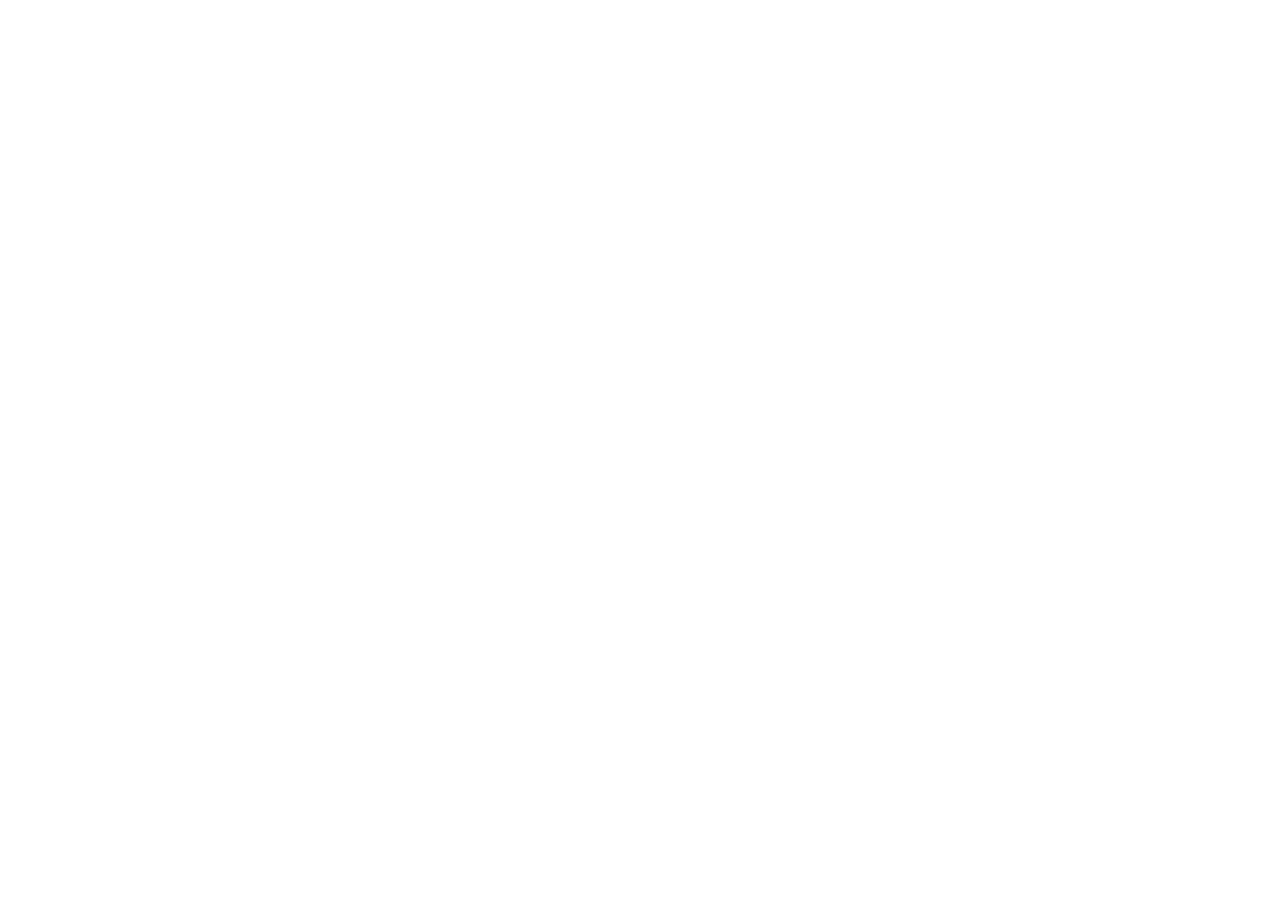
==== about/about.html @ a4429f0d "Structure" ====
<!DOCTYPE html>
<html lang="en">
<head>
    <meta charset="UTF-8">
    <meta name="viewport" content="width=device-width, initial-scale=1.0">
    <title>About</title>
    <link rel="stylesheet" href="css/about.css">
</head>
<body>
    
</body>
</html>
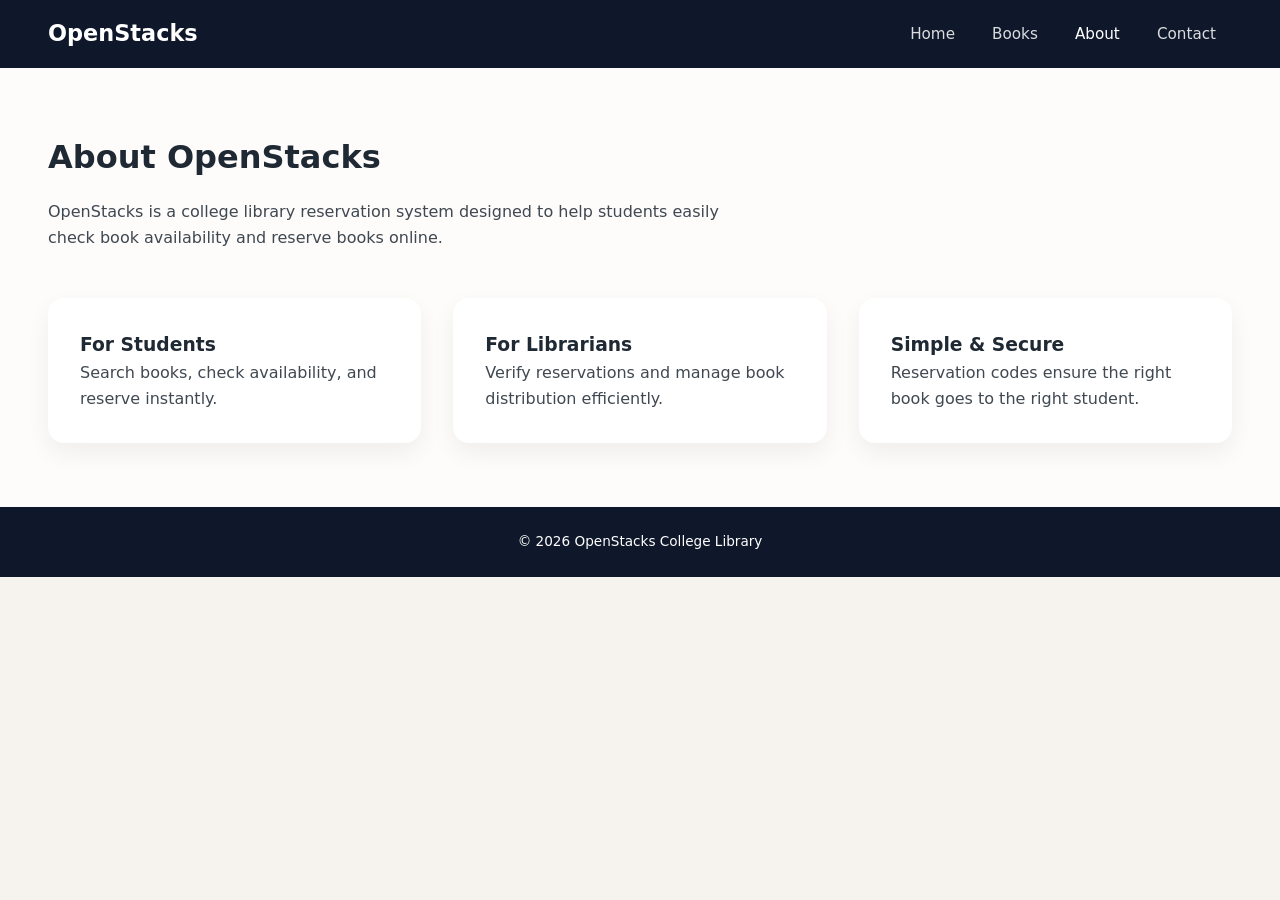
==== commit f4aecc4f: "Basic Layout" ====
--- a/about/about.html
+++ b/about/about.html
@@ -4,9 +4,46 @@
     <meta charset="UTF-8">
     <meta name="viewport" content="width=device-width, initial-scale=1.0">
     <title>About</title>
-    <link rel="stylesheet" href="css/about.css">
+  <link rel="stylesheet" href="../style.css">
+  <link rel="stylesheet" href="about.css">
 </head>
 <body>
+    <header class="navbar">
+  <div class="logo">OpenStacks</div>
+  <nav>
+    <a href="../index.html">Home</a>
+    <a href="../books/books.html">Books</a>
+    <a href="about.html" class="active">About</a>
+    <a href="../contact/contact.html">Contact</a>
+  </nav>
+</header>
+
+<section class="about">
+  <h1>About OpenStacks</h1>
+  <p>
+    OpenStacks is a college library reservation system designed to help students
+    easily check book availability and reserve books online.
+  </p>
+
+  <div class="about-grid">
+    <div class="about-card">
+      <h3>For Students</h3>
+      <p>Search books, check availability, and reserve instantly.</p>
+    </div>
+    <div class="about-card">
+      <h3>For Librarians</h3>
+      <p>Verify reservations and manage book distribution efficiently.</p>
+    </div>
+    <div class="about-card">
+      <h3>Simple & Secure</h3>
+      <p>Reservation codes ensure the right book goes to the right student.</p>
+    </div>
+  </div>
+</section>
+
+<footer class="footer">
+  <p>© 2026 OpenStacks College Library</p>
+</footer>
     
 </body>
 </html>
--- a/style.css
+++ b/style.css
@@ -0,0 +1,233 @@
+/* Reset */
+* {
+  margin: 0;
+  padding: 0;
+  box-sizing: border-box;
+}
+
+body {
+  font-family: 'Inter', system-ui, -apple-system, BlinkMacSystemFont, sans-serif;
+  background-color: #f6f3ef;
+  color: #1f2933;
+  line-height: 1.6;
+}
+
+a {
+  text-decoration: none;
+  color: inherit;
+}
+
+/* Navbar */
+.navbar {
+  background: #0f172a;
+  color: #fff;
+  padding: 1rem 3rem;
+  display: flex;
+  align-items: center;
+  justify-content: space-between;
+}
+
+.logo {
+  font-size: 1.4rem;
+  font-weight: 700;
+}
+
+.navbar nav a {
+  margin: 0 1rem;
+  font-size: 0.95rem;
+  opacity: 0.85;
+}
+
+.navbar nav a.active,
+.navbar nav a:hover {
+  opacity: 1;
+}
+
+.auth .btn {
+  margin-left: 0.75rem;
+}
+
+/* Buttons */
+.btn {
+  border-radius: 999px;
+  padding: 0.45rem 1.2rem;
+  border: none;
+  font-size: 0.85rem;
+  cursor: pointer;
+}
+
+.btn.primary {
+  background: #e63946;
+  color: #fff;
+}
+
+.btn.ghost {
+  background: transparent;
+  border: 1px solid rgba(255, 255, 255, 0.4);
+  color: #fff;
+}
+
+.btn.small {
+  padding: 0.4rem 1rem;
+  font-size: 0.8rem;
+}
+
+/* Hero */
+.hero {
+  background: #0f172a;
+  color: #fff;
+  padding: 4rem 3rem;
+  display: grid;
+  grid-template-columns: 1.1fr 0.9fr;
+  gap: 3rem;
+  align-items: center;
+}
+
+.hero-text h1 {
+  font-size: 2.8rem;
+  font-weight: 700;
+  margin-bottom: 1rem;
+}
+
+.hero-text p {
+  opacity: 0.85;
+  max-width: 500px;
+}
+
+.hero-actions {
+  margin-top: 2rem;
+}
+
+.hero-actions .btn {
+  margin-right: 1rem;
+}
+
+.hero-image img {
+  width: 100%;
+  border-radius: 16px;
+  object-fit: cover;
+}
+
+/* Categories */
+.categories {
+  padding: 4rem 3rem;
+  background: #fdfcfb;
+}
+
+.categories h2 {
+  font-size: 1.6rem;
+  margin-bottom: 2rem;
+}
+
+.category-grid {
+  display: grid;
+  grid-template-columns: repeat(auto-fit, minmax(180px, 1fr));
+  gap: 1.2rem;
+}
+
+.category-card {
+  background: #fff;
+  border-radius: 14px;
+  padding: 1.5rem;
+  text-align: center;
+  font-weight: 500;
+  box-shadow: 0 8px 20px rgba(0, 0, 0, 0.05);
+}
+
+/* Featured Books */
+.featured {
+  padding: 4rem 3rem;
+}
+
+.featured h2 {
+  font-size: 1.6rem;
+  margin-bottom: 2rem;
+}
+
+.book-grid {
+  display: grid;
+  grid-template-columns: repeat(auto-fit, minmax(200px, 1fr));
+  gap: 2rem;
+}
+
+.book-card {
+  background: #fff;
+  border-radius: 16px;
+  overflow: hidden;
+  box-shadow: 0 12px 30px rgba(0, 0, 0, 0.06);
+  padding-bottom: 1rem;
+}
+
+.book-card img {
+  width: 100%;
+  height: 260px;
+  object-fit: cover;
+}
+
+.book-card h3 {
+  font-size: 1rem;
+  margin: 0.8rem 1rem 0.4rem;
+}
+
+.book-card p {
+  font-size: 0.85rem;
+  margin: 0 1rem 0.8rem;
+}
+
+.available {
+  color: #16a34a;
+  font-weight: 600;
+}
+
+.unavailable {
+  color: #dc2626;
+  font-weight: 600;
+}
+
+.book-card .btn {
+  margin-left: 1rem;
+}
+
+/* How it works */
+.how {
+  background: #fdfcfb;
+  padding: 4rem 3rem;
+}
+
+.how h2 {
+  font-size: 1.6rem;
+  margin-bottom: 2rem;
+}
+
+.steps {
+  display: grid;
+  grid-template-columns: repeat(auto-fit, minmax(200px, 1fr));
+  gap: 2rem;
+}
+
+.step {
+  background: #fff;
+  padding: 2rem;
+  border-radius: 14px;
+  text-align: center;
+}
+
+.step span {
+  display: inline-block;
+  background: #0f172a;
+  color: #fff;
+  width: 36px;
+  height: 36px;
+  border-radius: 50%;
+  line-height: 36px;
+  margin-bottom: 1rem;
+}
+
+/* Footer */
+.footer {
+  background: #0f172a;
+  color: #fff;
+  text-align: center;
+  padding: 1.5rem;
+  font-size: 0.85rem;
+}
--- a/about/about.css
+++ b/about/about.css
@@ -0,0 +1,28 @@
+.about {
+  padding: 4rem 3rem;
+  background: #fdfcfb;
+}
+
+.about h1 {
+  font-size: 2rem;
+  margin-bottom: 1rem;
+}
+
+.about p {
+  max-width: 700px;
+  opacity: 0.85;
+}
+
+.about-grid {
+  margin-top: 3rem;
+  display: grid;
+  grid-template-columns: repeat(auto-fit, minmax(220px, 1fr));
+  gap: 2rem;
+}
+
+.about-card {
+  background: #fff;
+  padding: 2rem;
+  border-radius: 16px;
+  box-shadow: 0 10px 25px rgba(0,0,0,0.06);
+}
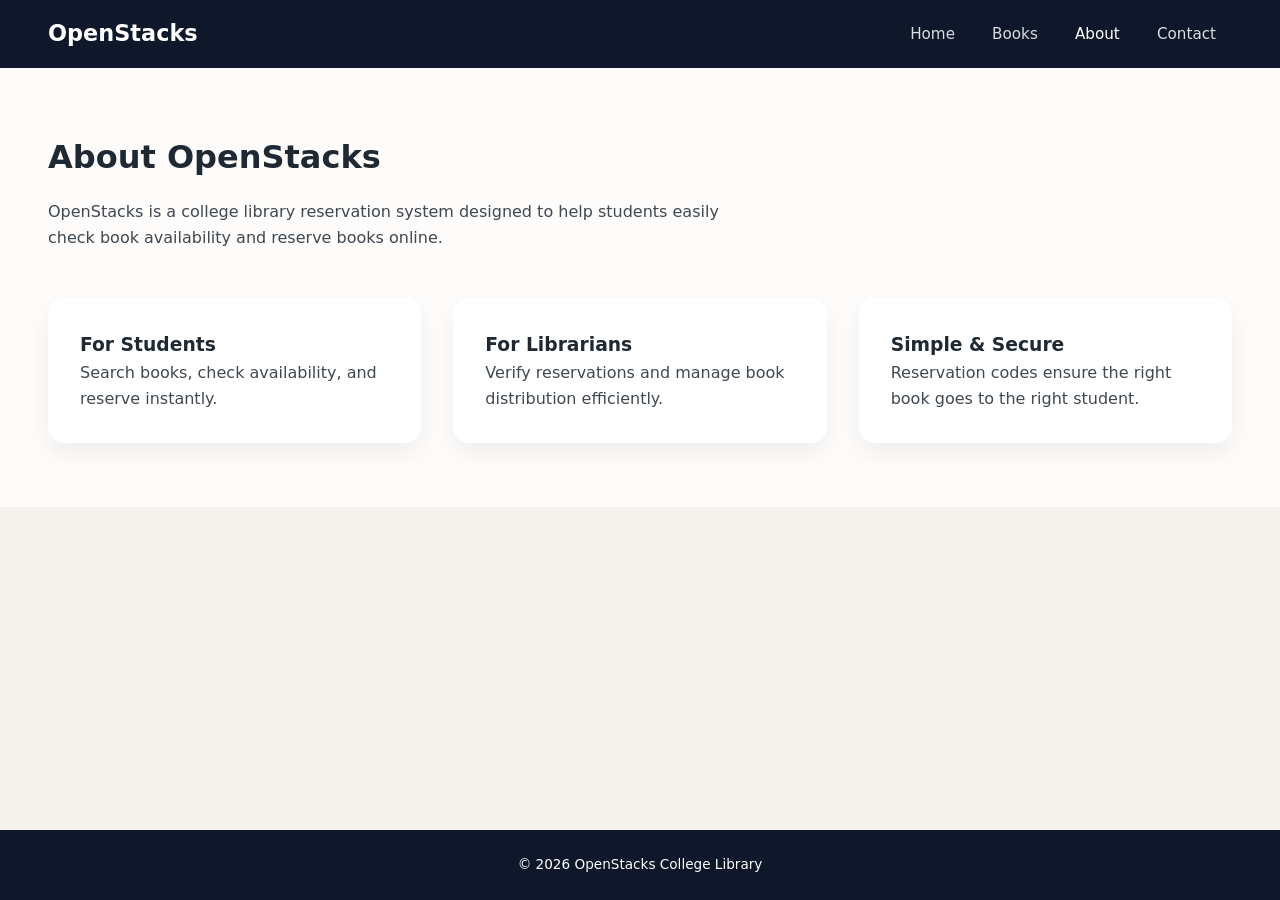
==== commit f9de5109: "Basic Routing done" ====
--- a/about/about.html
+++ b/about/about.html
@@ -17,33 +17,34 @@
     <a href="../contact/contact.html">Contact</a>
   </nav>
 </header>
+<main class="page-content">
+  <section class="about">
+    <h1>About OpenStacks</h1>
+    <p>
+      OpenStacks is a college library reservation system designed to help students
+      easily check book availability and reserve books online.
+    </p>
 
-<section class="about">
-  <h1>About OpenStacks</h1>
-  <p>
-    OpenStacks is a college library reservation system designed to help students
-    easily check book availability and reserve books online.
-  </p>
-
-  <div class="about-grid">
-    <div class="about-card">
-      <h3>For Students</h3>
-      <p>Search books, check availability, and reserve instantly.</p>
+    <div class="about-grid">
+      <div class="about-card">
+        <h3>For Students</h3>
+        <p>Search books, check availability, and reserve instantly.</p>
+      </div>
+      <div class="about-card">
+        <h3>For Librarians</h3>
+        <p>Verify reservations and manage book distribution efficiently.</p>
+      </div>
+      <div class="about-card">
+        <h3>Simple & Secure</h3>
+        <p>Reservation codes ensure the right book goes to the right student.</p>
+      </div>
     </div>
-    <div class="about-card">
-      <h3>For Librarians</h3>
-      <p>Verify reservations and manage book distribution efficiently.</p>
-    </div>
-    <div class="about-card">
-      <h3>Simple & Secure</h3>
-      <p>Reservation codes ensure the right book goes to the right student.</p>
-    </div>
-  </div>
-</section>
-
+  </section>
+</main>
 <footer class="footer">
   <p>© 2026 OpenStacks College Library</p>
 </footer>
+
     
 </body>
 </html>
--- a/style.css
+++ b/style.css
@@ -1,9 +1,18 @@
-/* Reset */
 * {
   margin: 0;
   padding: 0;
   box-sizing: border-box;
 }
+
+html, body {
+  height: 100%;
+}
+
+body {
+  display: flex;
+  flex-direction: column;
+}
+
 
 body {
   font-family: 'Inter', system-ui, -apple-system, BlinkMacSystemFont, sans-serif;
@@ -160,7 +169,7 @@
 
 .book-card img {
   width: 100%;
-  height: 260px;
+  height: 400px;
   object-fit: cover;
 }
 
--- a/about/about.css
+++ b/about/about.css
@@ -26,3 +26,7 @@
   border-radius: 16px;
   box-shadow: 0 10px 25px rgba(0,0,0,0.06);
 }
+
+.page-content {
+  flex: 1;
+}
